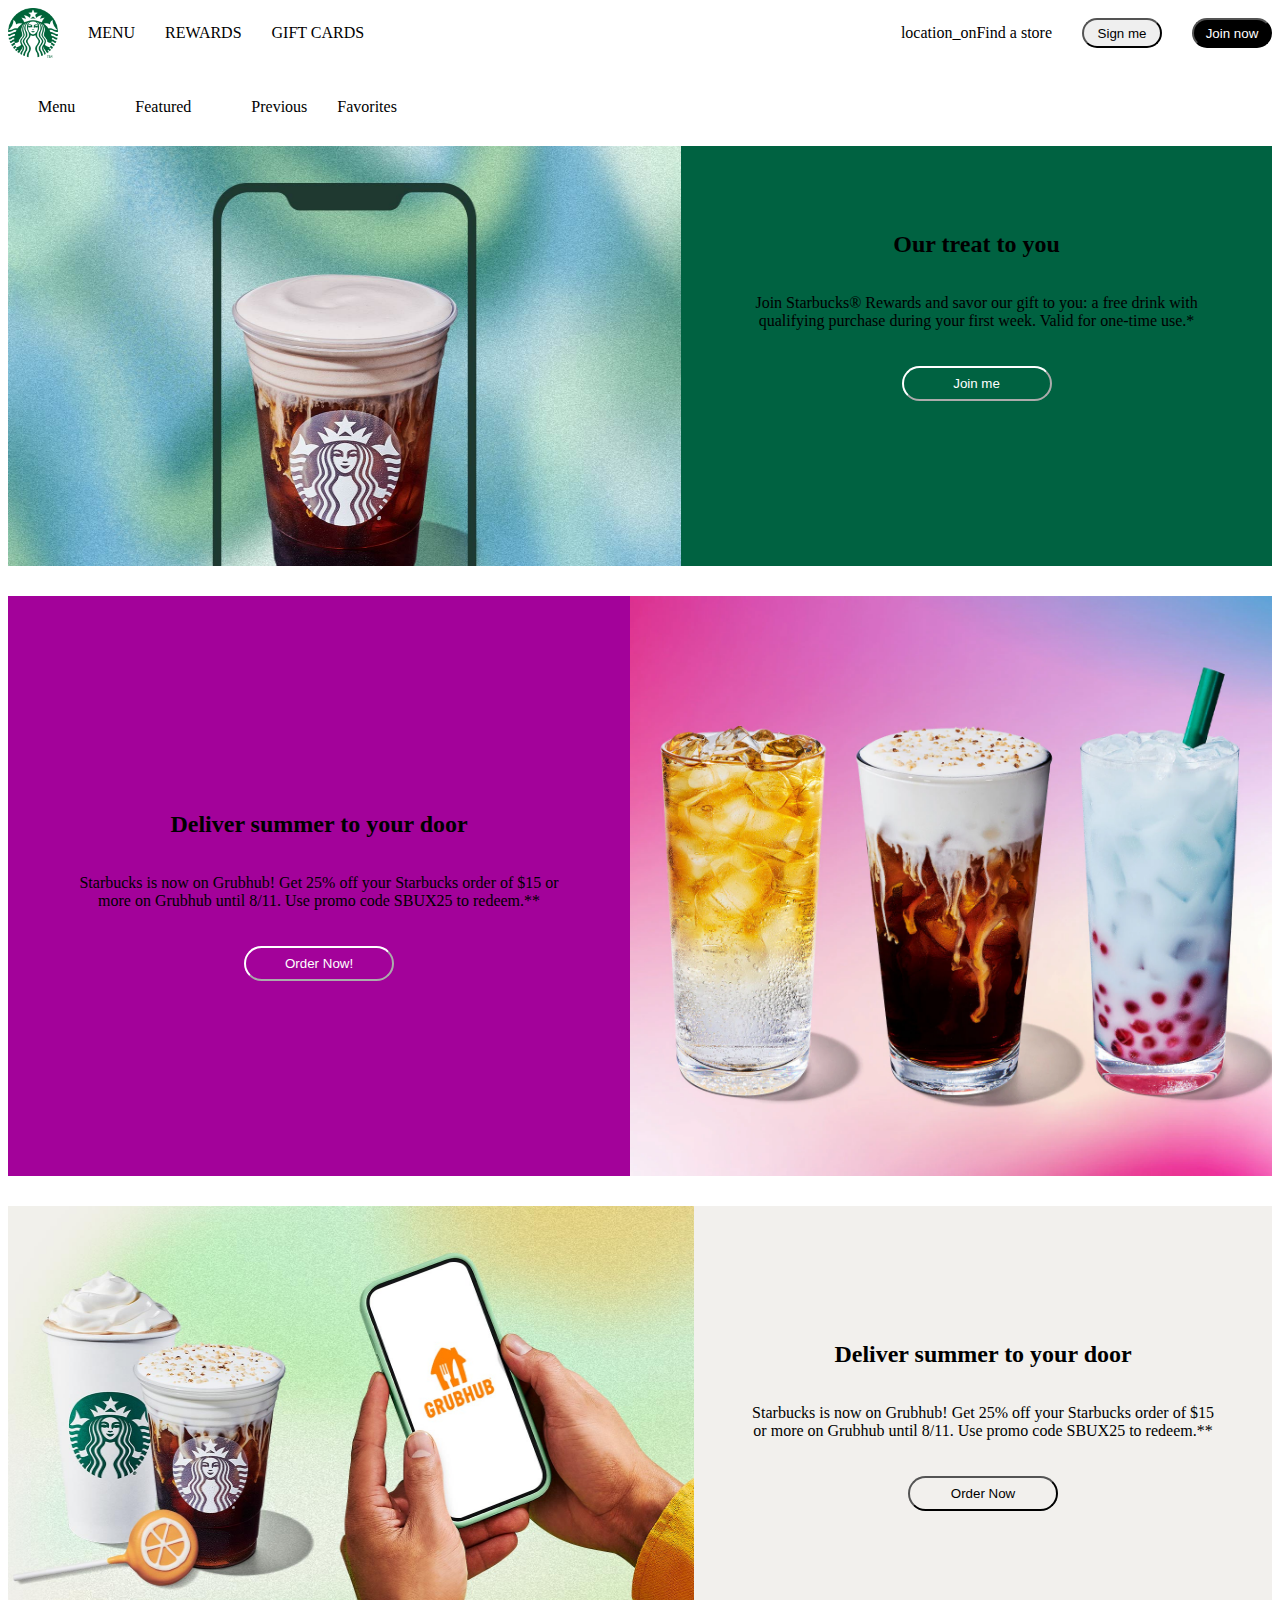
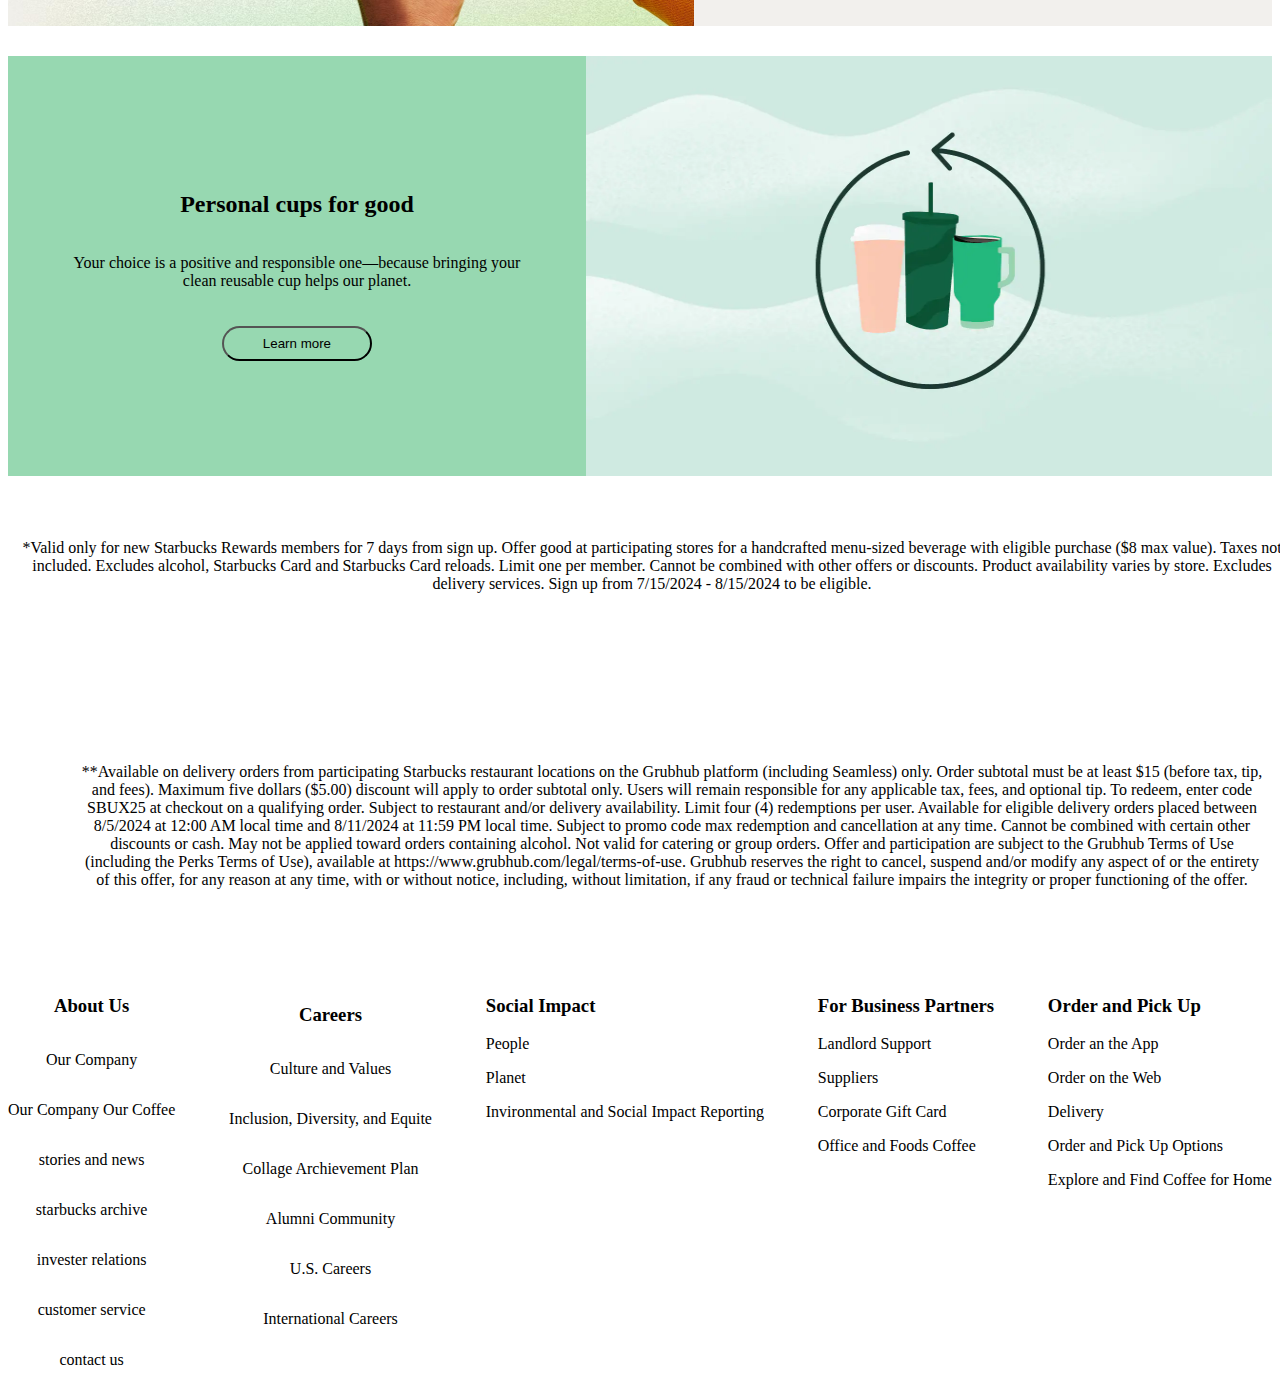
==== index.html @ 845f6e7f "starbucks complete" ====
<!DOCTYPE html>
<html lang="en">
  <head>
    <meta charset="UTF-8" />
    <meta name="viewport" content="width=device-width, initial-scale=1.0" />
    <title>Starbucks1</title>
    <link rel="stylesheet" href="./starbucks.css" />
  </head>
  <body>
    <header
      style="
        display: flex;
        flex-direction: row;
        justify-content: space-between;

        width: 100%;
      "
    >
      <div id="left-side" style="display: flex; align-items: center">
        <img src="./logo starbucks.svg.png" height="50px" width="50px" alt="" />
        <div style="display: flex; justify-content: space-between">
          <div style="display: flex; padding-left: 30px">MENU</div>
          <div style="display: flex; padding-left: 30px">REWARDS</div>
          <div style="display: flex; padding-left: 30px">GIFT CARDS</div>
        </div>
      </div>

      <div id="right-side" style="display: flex; align-items: center">
        <div style="display: flex">
          <span class="material-symbols-outlined"> location_on </span>
          <span> Find a store</span>
        </div>

        <div
          style="
            border-radius: 10px;
            border-radius: 15px;
            display: flex;
            padding-left: 30px;
          "
        >
          <button style="border-radius: 15px; height: 30px; width: 80px">
            Sign me
          </button>
        </div>
        <div style="display: flex; padding-left: 30px">
          <button
            style="
              border-radius: 50px;
              background-color: black;
              color: white;
              height: 30px;
              width: 80px;
            "
          >
            Join now
          </button>
        </div>
      </div>
    </header>
    <div id="intro" style="display: flex; align-items: center">
      <div style="display: flex; padding-left: 30px">Menu</div>
      <div style="display: flex; padding-left: 30px">Featured</div>
      <div style="display: flex; padding-left: 30px">Previous</div>
      <div style="display: flex; padiing-left: 30px">Favorites</div>
    </div>
    <div id="section1">
      <div id="section1-left">
        <img src="./section2 drinl pic.jpg" alt="" />
      </div>
      <div id="section1-rigth">
        <h2>Our treat to you</h2>
        <p>
          Join Starbucks® Rewards and savor our gift to you: a free drink with
          qualifying purchase during your first week. Valid for one-time use.*
        </p>
        <button>Join me</button>
      </div>
    </div>
    <div id="section-2">
      <div id="section-2-left">
        <h2>Deliver summer to your door</h2>
        <p>
          Starbucks is now on Grubhub! Get 25% off your Starbucks order of $15
          or more on Grubhub until 8/11. Use promo code SBUX25 to redeem.**
        </p>
        <button>Order Now!</button>
      </div>
      <div id="section-2-rigth">
        <img src="./section4.1 pic.webp" alt="" />
      </div>
    </div>
    <div id="section3">
      <div id="section3-left">
        <img src="./starbucks grubhub pic.jpg" alt="" />
      </div>

      <div id="section3-rigth">
        <h2>Deliver summer to your door</h2>
        <p>
          Starbucks is now on Grubhub! Get 25% off your Starbucks order of $15
          or more on Grubhub until 8/11. Use promo code SBUX25 to redeem.**
        </p>
        <button>Order Now</button>
      </div>
    </div>
    <div id="section4">
      <div id="section4-left">
        <h2>Personal cups for good</h2>
        <p>
          Your choice is a positive and responsible one—because bringing your
          clean reusable cup helps our planet.
        </p>
        <button>Learn more</button>
      </div>
      <div id="section4-rigth">
        <img src="./last pic .webp" alt="" />
      </div>
    </div>
    <div id="section5-text1">
      <p>
        *Valid only for new Starbucks Rewards members for 7 days from sign up.
        Offer good at participating stores for a handcrafted menu-sized beverage
        with eligible purchase ($8 max value). Taxes not included. Excludes
        alcohol, Starbucks Card and Starbucks Card reloads. Limit one per
        member. Cannot be combined with other offers or discounts. Product
        availability varies by store. Excludes delivery services. Sign up from
        7/15/2024 - 8/15/2024 to be eligible.
      </p>
    </div>
    <div id="section5-text2">
      <p>
        **Available on delivery orders from participating Starbucks restaurant
        locations on the Grubhub platform (including Seamless) only. Order
        subtotal must be at least $15 (before tax, tip, and fees). Maximum five
        dollars ($5.00) discount will apply to order subtotal only. Users will
        remain responsible for any applicable tax, fees, and optional tip. To
        redeem, enter code SBUX25 at checkout on a qualifying order. Subject to
        restaurant and/or delivery availability. Limit four (4) redemptions per
        user. Available for eligible delivery orders placed between 8/5/2024 at
        12:00 AM local time and 8/11/2024 at 11:59 PM local time. Subject to
        promo code max redemption and cancellation at any time. Cannot be
        combined with certain other discounts or cash. May not be applied toward
        orders containing alcohol. Not valid for catering or group orders. Offer
        and participation are subject to the Grubhub Terms of Use (including the
        Perks Terms of Use), available at
        https://www.grubhub.com/legal/terms-of-use. Grubhub reserves the right
        to cancel, suspend and/or modify any aspect of or the entirety of this
        offer, for any reason at any time, with or without notice, including,
        without limitation, if any fraud or technical failure impairs the
        integrity or proper functioning of the offer.
      </p>
    </div>
    <footer id="footer">
      <div class="footer-text1">
        <h3>About Us</h3>
        <p>Our Company</p>
        <p>Our Company Our Coffee</p>
        <p>stories and news</p>
        <p>starbucks archive</p>
        <p>invester relations</p>
        <p>customer service</p>
        <p>contact us</p>
      </div>
      <div class="footer-text2">
        <h3>Careers</h3>
        <p>Culture and Values</p>
        <p>Inclusion, Diversity, and Equite</p>
        <p>Collage Archievement Plan</p>
        <p>Alumni Community</p>
        <p>U.S. Careers</p>
        <p>International Careers</p>
        <p></p>
      </div>
      <div>
        <h3>Social Impact</h3>
        <p>People</p>
        <p>Planet</p>
        <p>Invironmental and Social Impact Reporting</p>
        <p></p>
        <p></p>
        <p></p>
        <p></p>
      </div>
      <div>
        <h3>For Business Partners</h3>
        <p>Landlord Support</p>
        <p>Suppliers</p>
        <p>Corporate Gift Card</p>
        <p>Office and Foods Coffee</p>
        <p></p>
        <p></p>
        <p></p>
      </div>
      <div>
        <h3>Order and Pick Up</h3>
        <p>Order an the App</p>
        <p>Order on the Web</p>
        <p>Delivery</p>
        <p>Order and Pick Up Options</p>
        <p>Explore and Find Coffee for Home</p>
        <p></p>
        <p></p>
      </div>
    </footer>
  </body>
</html>
---- starbucks.css ----
#section1 {
  width: 100%;
  height: 420px;
  background-color: #006241;
  margin-top: 30px;
  display: flex;
  flex-direction: row;
}
#section1-left img {
  height: 420px;
  width: 100%;
}
#section1-rigth {
  display: flex;
  flex-direction: column;
  justify-content: center;
  text-align: center;
  align-items: center;
  height: 320px;
  width: 50%;
}
#section1-rigth button {
  height: 35px;
  width: 150px;
  background-color: #006241;
  border-radius: 3px;
  border-color: white;
  color: white;
  border-radius: 30px;
  margin-top: 20px;
}
#section1-rigth button:hover {
  cursor: pointer;
  opacity: 0.75;
  padding: 7px 16px;
}
#section1-rigth p {
  padding: 0px 40px;
}
#section-2 {
  height: 580px;
  width: 100%;
  background-color: #a3029a;
  margin-top: 30px;
  display: flex;
  flex-direction: row;
}
#section-2-rigth img {
  height: 580px;
  width: 100%;
}
#section-2-left {
  display: flex;
  flex-direction: column;
  align-items: center;
  justify-content: center;
  text-align: center;
  padding: 0px 50px;
  height: 580px;
  width: 43%;
}
#section-2-left p {
  padding: 0px 20px;
}
#section-2-left button {
  height: 35px;
  width: 150px;
  background-color: #a3029a;

  border-color: white;
  color: white;
  border-radius: 30px;
  margin-top: 20px;
}
#section-2-left button:hover {
  cursor: pointer;
  opacity: 0.75;
  padding: 7px 16px;
}
#section3 {
  height: 420px;
  width: 100%;
  background-color: #f2f0ed;
  display: flex;
  flex-direction: row;
  margin-top: 30px;
}
#section3-left img {
  height: 420px;
  width: 100%;
}
#section3-rigth {
  display: flex;
  flex-direction: column;
  justify-content: center;
  align-items: center;
  text-align: center;
  width: 43%;
  padding: 0px 30px;
}
#section3-rigth p {
  padding: 0px 20px;
  display: flex;
  text-align: center;
  padding: 0px 20px;
}
#section3-rigth button {
  height: 35px;
  width: 150px;
  background-color: #f2f0ed;
  border-color: black;
  color: black;
  border-radius: 30px;
  margin-top: 20px;
  padding: 7px 16px;
}
#section3-rigth button:hover {
  cursor: pointer;
  opacity: 0.75;
}
#section4 {
  height: 420px;
  width: 100%;
  background-color: #97d8b1;
  display: flex;
  flex-direction: row;
  margin-top: 30px;
}
#section4-left {
  display: flex;
  flex-direction: column;
  justify-content: center;
  align-items: center;
  text-align: center;
  width: 43%;
  padding: 0px 30px;
}
#section4-rigth img {
  height: 420px;
  width: 100%;
}
#section4-left p {
  padding: 0px 20px;
  display: flex;
  text-align: center;
  padding: 0px 20px;
}
#section4-left button {
  height: 35px;
  width: 150px;
  background-color: #97d8b1;
  border-color: black;
  color: black;
  border-radius: 30px;
  margin-top: 20px;
  padding: 7px 16px;
}
#section4-left button:hover {
  cursor: pointer;
  opacity: 0.5;
}
#section5-text1 {
  height: 120px;
  width: 100%;
  display: flex;
  flex-direction: column;
  text-align: center;
  justify-content: center;
  margin-top: 30px;
  padding: 0px 12px;
}
##section5-text1 p {
  font-size: 16px;
  padding: 0px 40px;
}
#section5-text2 {
  margin-top: 80px;
}
#section5-text2 {
  height: 240px;
  width: 100%;
  display: flex;
  flex-direction: column;
  text-align: center;
  justify-content: center;
  margin-top: 3sx0px;
  padding: 0px 32px;
}
#section5-text2 p {
  font-size: 16px;
  padding: 0px 40px;
}
#footer {
  display: flex;
  flex-direction: row;
  justify-content: space-between;
  margin-top: 30px;
}
.footer-text1 {
  display: flex;
  flex-direction: column;
  text-align: start;
  justify-content: center;
  align-items: center;
}
.footer-text2 {
  display: flex;
  flex-direction: column;
  text-align: start;
  justify-content: center;
  align-items: center;
}
#intro {
  margin-top: 40px;
  gap: 30px;
}
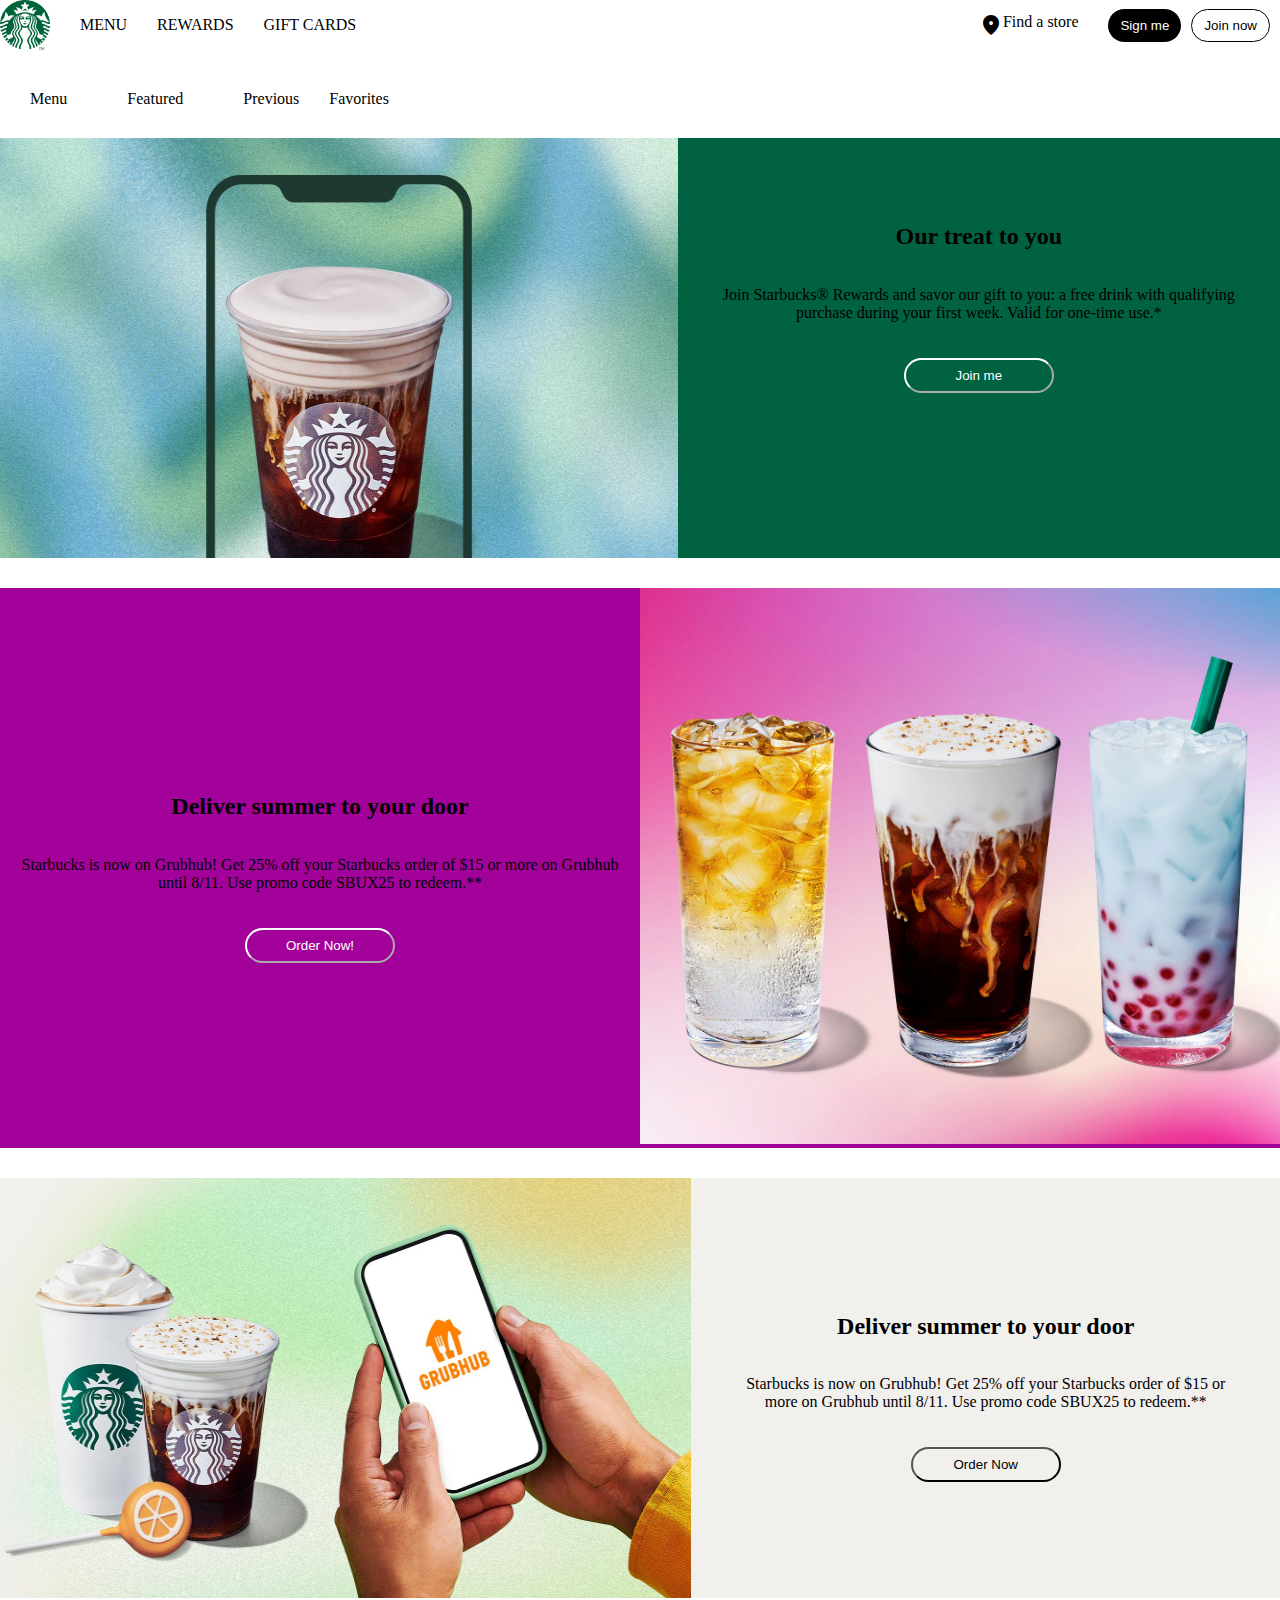
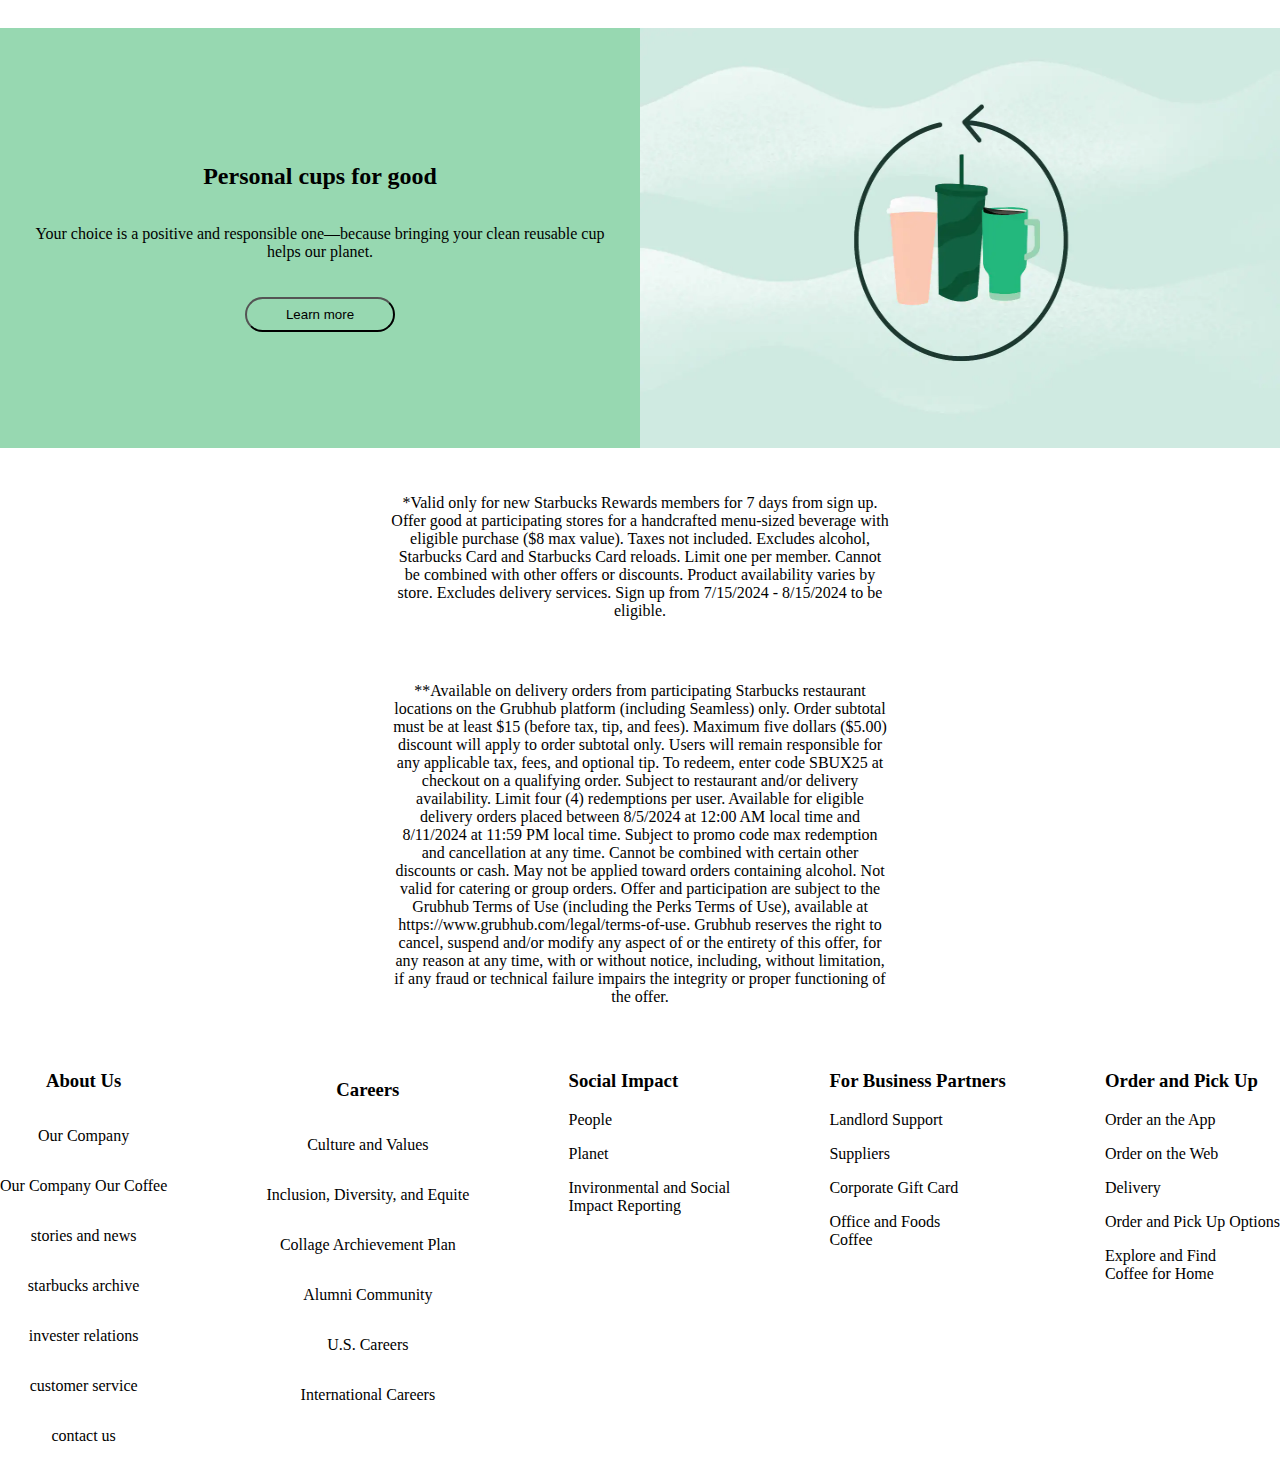
==== commit b8a90c03: "starbucks last complete" ====
--- a/index.html
+++ b/index.html
@@ -5,6 +5,10 @@
     <meta name="viewport" content="width=device-width, initial-scale=1.0" />
     <title>Starbucks1</title>
     <link rel="stylesheet" href="./starbucks.css" />
+    <link
+      rel="stylesheet"
+      href="https://fonts.googleapis.com/css2?family=Material+Symbols+Outlined:opsz,wght,FILL,GRAD@20..48,100..700,0..1,-50..200"
+    />
   </head>
   <body>
     <header
@@ -31,30 +35,9 @@
           <span> Find a store</span>
         </div>
 
-        <div
-          style="
-            border-radius: 10px;
-            border-radius: 15px;
-            display: flex;
-            padding-left: 30px;
-          "
-        >
-          <button style="border-radius: 15px; height: 30px; width: 80px">
-            Sign me
-          </button>
-        </div>
-        <div style="display: flex; padding-left: 30px">
-          <button
-            style="
-              border-radius: 50px;
-              background-color: black;
-              color: white;
-              height: 30px;
-              width: 80px;
-            "
-          >
-            Join now
-          </button>
+        <div id="call-out">
+          <button>Sign me</button>
+          <button>Join now</button>
         </div>
       </div>
     </header>
@@ -62,7 +45,7 @@
       <div style="display: flex; padding-left: 30px">Menu</div>
       <div style="display: flex; padding-left: 30px">Featured</div>
       <div style="display: flex; padding-left: 30px">Previous</div>
-      <div style="display: flex; padiing-left: 30px">Favorites</div>
+      <div style="display: flex; paddng-left: 30px">Favorites</div>
     </div>
     <div id="section1">
       <div id="section1-left">
@@ -86,7 +69,7 @@
         </p>
         <button>Order Now!</button>
       </div>
-      <div id="section-2-rigth">
+      <div id="section-2-right">
         <img src="./section4.1 pic.webp" alt="" />
       </div>
     </div>
@@ -176,7 +159,10 @@
         <h3>Social Impact</h3>
         <p>People</p>
         <p>Planet</p>
-        <p>Invironmental and Social Impact Reporting</p>
+        <p>
+          Invironmental and Social <br />
+          Impact Reporting
+        </p>
         <p></p>
         <p></p>
         <p></p>
@@ -187,7 +173,10 @@
         <p>Landlord Support</p>
         <p>Suppliers</p>
         <p>Corporate Gift Card</p>
-        <p>Office and Foods Coffee</p>
+        <p>
+          Office and Foods <br />
+          Coffee
+        </p>
         <p></p>
         <p></p>
         <p></p>
@@ -198,7 +187,10 @@
         <p>Order on the Web</p>
         <p>Delivery</p>
         <p>Order and Pick Up Options</p>
-        <p>Explore and Find Coffee for Home</p>
+        <p>
+          Explore and Find <br />
+          Coffee for Home
+        </p>
         <p></p>
         <p></p>
       </div>
--- a/starbucks.css
+++ b/starbucks.css
@@ -1,3 +1,11 @@
+body {
+  margin: 0;
+  padding: 0;
+}
+.material-symbols-outlined {
+  font-variation-settings: "FILL" 1, "wght" 400, "GRAD" 0, "opsz" 24;
+}
+
 #section1 {
   width: 100%;
   height: 420px;
@@ -31,33 +39,35 @@
 }
 #section1-rigth button:hover {
   cursor: pointer;
-  opacity: 0.75;
+  opacity: 0.5;
   padding: 7px 16px;
 }
 #section1-rigth p {
   padding: 0px 40px;
 }
 #section-2 {
-  height: 580px;
-  width: 100%;
+  width: 100%;
+  margin-top: 30px;
   background-color: #a3029a;
-  margin-top: 30px;
-  display: flex;
-  flex-direction: row;
-}
-#section-2-rigth img {
-  height: 580px;
-  width: 100%;
-}
+  display: flex;
+}
+
+#section-2-right {
+  width: 50%;
+  height: 100%;
+}
+
+#section-2-right img {
+  width: 100%;
+}
+
 #section-2-left {
-  display: flex;
-  flex-direction: column;
-  align-items: center;
-  justify-content: center;
-  text-align: center;
-  padding: 0px 50px;
-  height: 580px;
-  width: 43%;
+  width: 50%;
+  display: flex;
+  flex-direction: column;
+  align-items: center;
+  justify-content: center;
+  text-align: center;
 }
 #section-2-left p {
   padding: 0px 20px;
@@ -116,7 +126,7 @@
 }
 #section3-rigth button:hover {
   cursor: pointer;
-  opacity: 0.75;
+  opacity: 0.5;
 }
 #section4 {
   height: 420px;
@@ -127,17 +137,20 @@
   margin-top: 30px;
 }
 #section4-left {
-  display: flex;
-  flex-direction: column;
-  justify-content: center;
-  align-items: center;
-  text-align: center;
-  width: 43%;
-  padding: 0px 30px;
+  width: 50%;
+  display: flex;
+  flex-direction: column;
+  align-items: center;
+  justify-content: center;
+  text-align: center;
+}
+#section4-rigth {
+  width: 50%;
+  height: 100%;
 }
 #section4-rigth img {
-  height: 420px;
-  width: 100%;
+  width: 100%;
+  height: 420px;
 }
 #section4-left p {
   padding: 0px 20px;
@@ -160,35 +173,28 @@
   opacity: 0.5;
 }
 #section5-text1 {
-  height: 120px;
-  width: 100%;
-  display: flex;
-  flex-direction: column;
-  text-align: center;
-  justify-content: center;
-  margin-top: 30px;
-  padding: 0px 12px;
-}
-##section5-text1 p {
+  text-align: center;
+  margin-top: 30px;
+  display: flex;
+  justify-content: center;
+}
+
+#section5-text1 p {
+  width: 500px;
   font-size: 16px;
-  padding: 0px 40px;
 }
 #section5-text2 {
   margin-top: 80px;
 }
 #section5-text2 {
-  height: 240px;
-  width: 100%;
-  display: flex;
-  flex-direction: column;
-  text-align: center;
-  justify-content: center;
-  margin-top: 3sx0px;
-  padding: 0px 32px;
+  text-align: center;
+  margin-top: 30px;
+  display: flex;
+  justify-content: center;
 }
 #section5-text2 p {
+  width: 500px;
   font-size: 16px;
-  padding: 0px 40px;
 }
 #footer {
   display: flex;
@@ -214,3 +220,38 @@
   margin-top: 40px;
   gap: 30px;
 }
+#call-out {
+  display: flex;
+  gap: 10px;
+  margin: 0px 10px;
+}
+#call-out button {
+  border-radius: 20px;
+  padding: 8px 12px;
+  border: none;
+}
+#call-out button:hover {
+  cursor: pointer;
+  transform: scale(1.1);
+  transition: 0.6s;
+}
+
+#call-out button:nth-child(1) {
+  background-color: black;
+  color: white;
+}
+#call-out button:nth-child(2) {
+  background-color: white;
+  color: black;
+  border: 1px solid black;
+}
+#right-side {
+  gap: 20px;
+}
+#right-side span:hover {
+  cursor: pointer;
+  opacity: 0.5;
+}
+#right-side span {
+  gap: 20px;
+}
